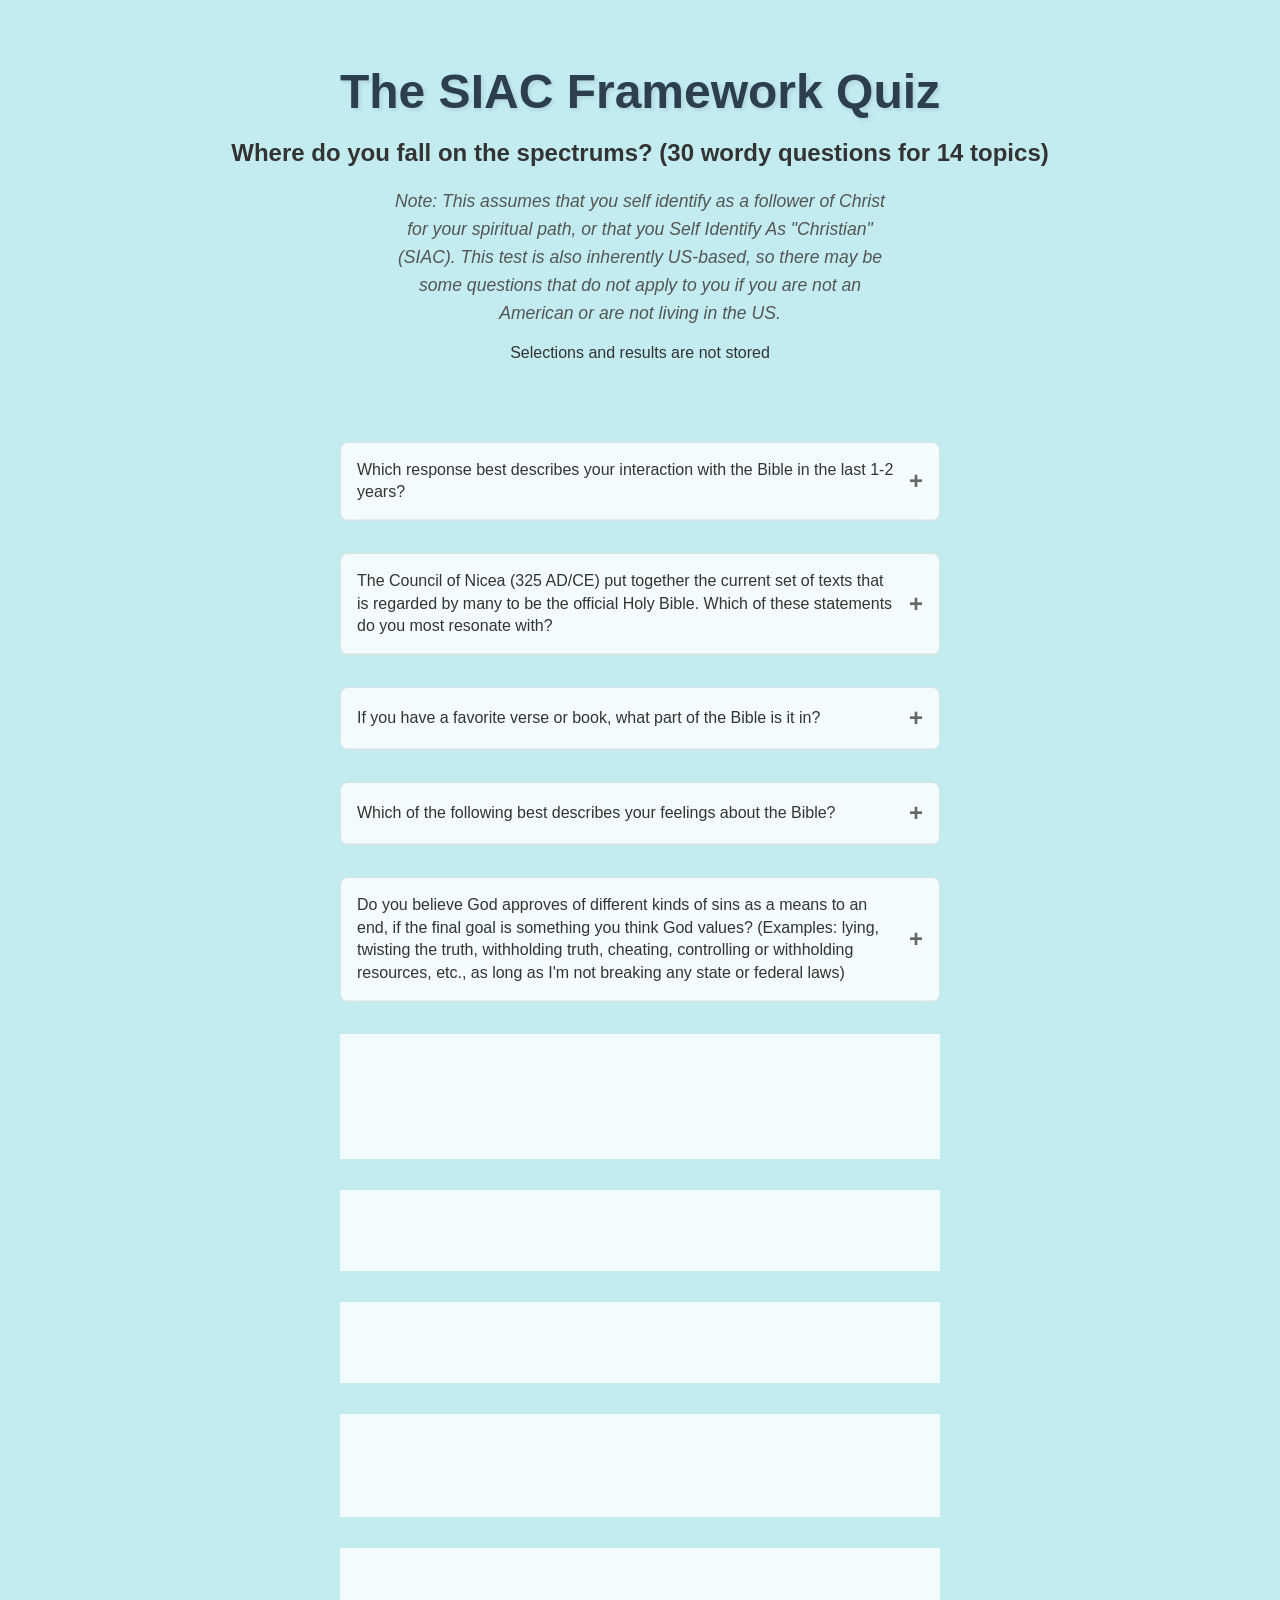
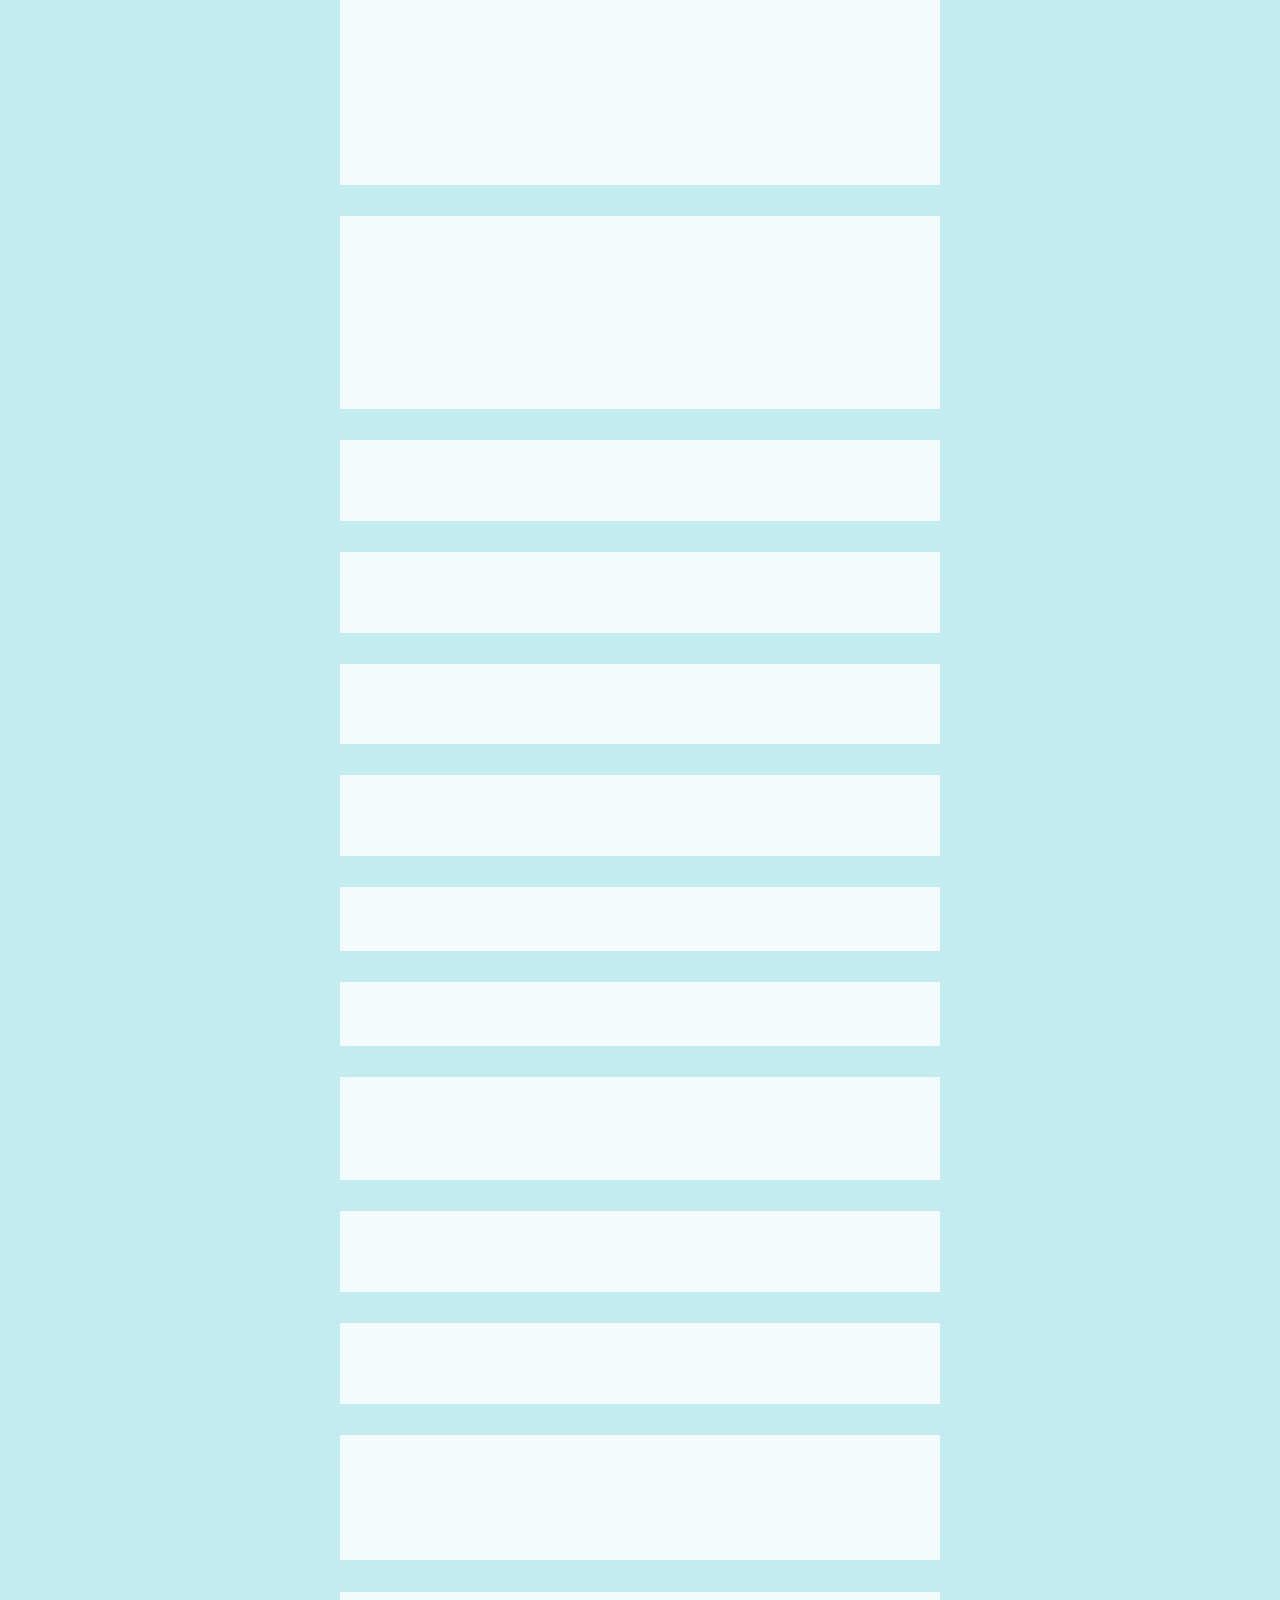
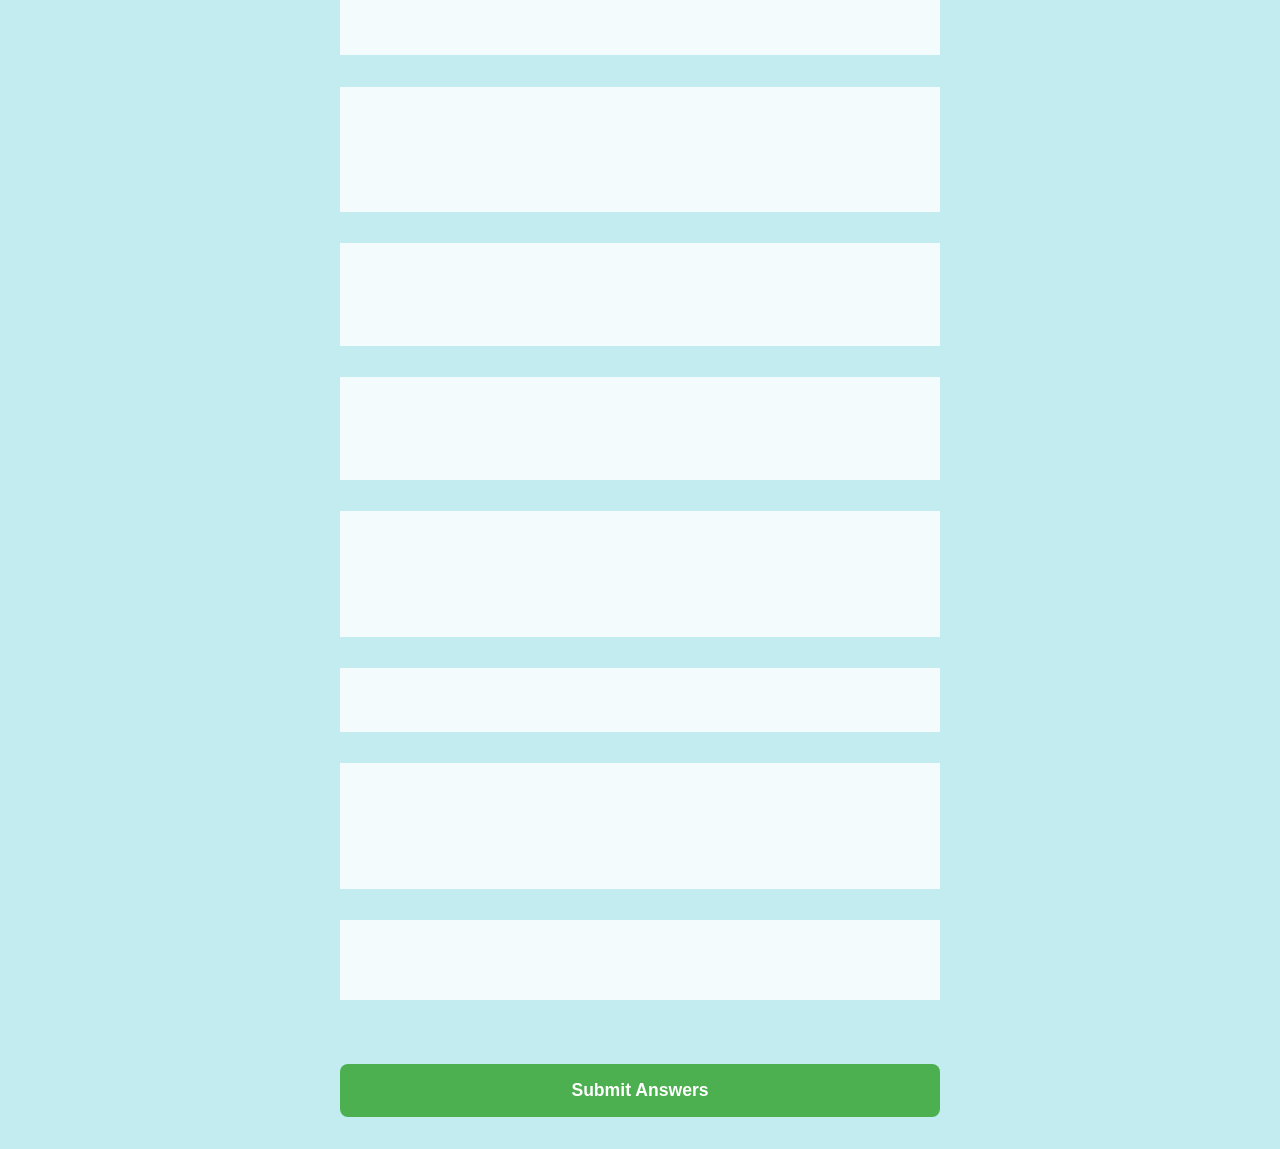
==== longquiz.html @ 175d0dbd "split into 2 quizes" ====
<!DOCTYPE html>
<html lang="en">
<head>
  <meta charset="UTF-8">
  <meta name="viewport" content="width=device-width, initial-scale=1.0">
  <title>SIAC Framework Quiz</title>
  <link rel="stylesheet" href="styles.css">
</head>
<body>
  <div class="quiz-header">
  <h1>The SIAC Framework Quiz</h1>
  <h2>Where do you fall on the spectrums? (30 wordy questions for 14 topics)</h2>
  <p class="intro-text">Note: This assumes that you self identify as a follower of Christ for your spiritual path, or that you Self Identify As "Christian" (SIAC). This test is also inherently US-based, so there may be some questions that do not apply to you if you are not an American or are not living in the US.</p>
  <p>Selections and results are not stored</p>
  </div>

  <!-- Quiz Container -->
  <div id="quizContainer" class="quiz-container">
    <!-- Questions will be dynamically inserted here by JavaScript -->
  </div>

  <!-- Results Container (Initially Hidden - NO hide class, just style) -->
  <div id="resultsContainer" class="results-container" style="display: none;">
    <h2>Your Results</h2>
    <table class="results-table">
      <thead>
        <tr>
          <th>Topic</th>
          <th>Score</th>
          <th> </th>
        </tr>
      </thead>
      <tbody id="resultsBody">
      </tbody>
    </table>
     <button onclick="resetQuiz()" style="background: #2196f3; width: 100%;  padding: 1rem;  margin-top: 2rem;  color: white;  border: none;  border-radius: 8px;  font-size: 1.1rem;  font-weight: bold;  cursor: pointer;  transition: transform 0.2s, box-shadow 0.2s;"> 
      Take Quiz Again ↻
    </button>
  </div>

  <!-- Load main module -->
  <script type="module" src="./js/main.js"></script>
</body>
</html>
---- styles.css ----
/* ==========================================
   GENERAL STYLES
   ========================================== */
* {
  box-sizing: border-box;
}

body {
  font-family: -apple-system, BlinkMacSystemFont, 'Segoe UI', Roboto, sans-serif;
  background-color: #c2ecf0; 
  color: #333333;
  margin: 0;
  padding: 2rem 1rem;
  min-height: 100vh;
}

/* ==========================================
   UTILITY CLASSES
   ========================================== */
.hide {
  display: none !important;
}

/* Disable submit button during submission */
.submit-btn:disabled {
  background: #ccc;
  cursor: not-allowed;
  transform: none;
}

/* ==========================================
   HEADER AND INTRODUCTION
   ========================================== */
.quiz-header {
  text-align: center;
  padding: 2rem 1rem 3rem;
  margin-bottom: 1rem;
}

.quiz-header h1 {
  font-size: clamp(2rem, 6vw, 3rem);
  margin: 0 0 0.5rem 0;
  color: #2c3e50;
  text-shadow: 2px 2px 4px rgba(0, 0, 0, 0.1);
}

.intro-text {
  font-size: 1.1rem;
  color: #555555;
  max-width: 500px;
  margin: 0 auto;
  line-height: 1.6;
  font-style: italic;
}

/* ==========================================
   QUIZ CONTAINER
   ========================================== */
.quiz-container {
  max-width: 600px;
  margin: 0 auto;
}

/* ==========================================
   QUESTION CARDS (Individual Questions)
   ========================================== */
.question-card {
  background: rgba(255, 255, 255, 0.8);
  border-radius: 8px;
  margin-bottom: 2rem;
  overflow: hidden;
  backdrop-filter: blur(10px);
  border: 1px solid rgba(0, 0, 0, 0.1);
  transition: box-shadow 0.2s;
}

.question-card:hover {
  box-shadow: 0 4px 12px rgba(0, 0, 0, 0.1);
}

/* Question Header (Click to Expand/Collapse) */
.question-header {
  padding: 1rem;
  cursor: pointer;
  display: flex;
  justify-content: space-between;
  align-items: center;
  transition: background 0.2s;
  border-bottom: 1px solid rgba(0, 0, 0, 0.05);
  min-height: 52px;
}

.question-header:hover {
  background: rgba(76, 175, 80, 0.15);
}

/* Question Text Preview in Header */
.question-text-preview {
  font-weight: 500;
  font-size: 1rem;
  color: #333;
  line-height: 1.4;
  flex: 1;
  margin-right: 0.75rem;
}

/* Plus/Minus Toggle Icon */
.toggle-icon {
  font-size: 1.5rem;
  transition: transform 0.2s, color 0.2s;
  color: #666;
  font-weight: bold;
  flex-shrink: 0;
}

.question-card.active .toggle-icon {
  color: #333;
}

/* Expanded Question Content */
.question-content {
  max-height: 0;
  overflow: hidden;
  transition: max-height 0.3s ease-out;
}

.question-card.active .question-content {
  max-height: 1000px;
}

/* ==========================================
   OPTIONS GROUP
   ========================================== */
.options-group {
  padding: 0 1rem 1rem;
  display: flex;
  flex-direction: column;
  gap: 0.5rem;
}

.option-label {
  display: block;
  padding: 0.75rem 1rem;
  background: rgba(255, 255, 255, 0.7);
  border-radius: 6px;
  cursor: pointer;
  transition: all 0.2s;
  border: 1px solid rgba(0, 0, 0, 0.05);
}

.option-label:hover {
  background: rgba(76, 175, 80, 0.2);
  border-color: rgba(76, 175, 80, 0.3);
}

.option-label input[type="radio"] {
  margin-right: 0.75rem;
  accent-color: #667eea;
  cursor: pointer;
}

.option-label:has(input[type="radio"]:checked) {
  background: rgba(76, 175, 80, 0.2);
  border-color: #4caf50;
}

/* ==========================================
   SUBMIT BUTTON
   ========================================== */
.submit-btn {
  width: 100%;
  padding: 1rem;
  margin-top: 2rem;
  background: #4caf50;
  color: white;
  border: none;
  border-radius: 8px;
  font-size: 1.1rem;
  font-weight: bold;
  cursor: pointer;
  transition: transform 0.2s, box-shadow 0.2s;
}

.submit-btn:hover {
  transform: translateY(-2px);
  box-shadow: 0 4px 12px rgba(0, 0, 0, 0.3);
}
/* ==========================================
   RESULTS CONTAINER (Static Page Scroll)
   ========================================== */
.results-container {
  display: none;                      /* Keep your JS toggle working */
  background: rgba(255, 255, 255, 0.7);
  border-radius: 8px;
  padding: 1.0rem;                    /* Slightly reduced from 2rem */
  backdrop-filter: blur(10px);
  border: 1px solid rgba(0, 0, 0, 0.1);
  max-width: 900px;
  margin: 0 auto;
  /* Removed max-height — no internal scroll */
  /* Removed overflow-y — scrolls with page */
  overflow-x: hidden;                 /* Prevent horizontal scroll */
}

.results-container h2 {
  margin-top: 0;
  color: #2c3e50;
  text-align: center;
  position: sticky;
  top: -1rem;                         /* Adjusted sticky offset */
  background: rgba(184, 212, 223, 0.95);
  padding: 0.5rem;
  margin: -1rem -1.5rem 1rem;         /* Matches container padding */
  border-radius: 8px 8px 0 0;
  z-index: 10;
}

/* Results Table */
.results-table {
  width: 100%;
  border-collapse: collapse;
  margin-top: 1rem;
  table-layout: auto;
}

.results-table th,
.results-table td {
  padding: 0.4rem 0.75rem;
  text-align: left;
  border-bottom: 1px solid rgba(0, 0, 0, 0.1);
  vertical-align: top;
}

.results-table th {
  background: rgba(76, 175, 80, 0.15);
  font-weight: bold;
  color: #2c3e50;
  position: sticky;
  top: 0;
  z-index: 5;
}

.results-table tr:last-child td {
  border-bottom: none;
}

.results-table tr:hover {
  background: rgba(76, 175, 80, 0.1);
}

.reset-btn {
  width: 100%;
  padding: 1rem;
  margin-top: 2rem;
  background: #2196f3;
  color: white;
  border: none;
  border-radius: 8px;
  font-size: 1.1rem;
  font-weight: bold;
  cursor: pointer;
  transition: transform 0.2s, box-shadow 0.2s;
}
.reset-btn:hover {
  transform: translateY(-2px);
  box-shadow: 0 4px 12px rgba(0, 0, 0, 0.3);
}

/* Score Column (Centered, Numeric) */
.results-table td:nth-child(2) {
  text-align: center;
  font-weight: bold;
  font-size: 1.1rem;
  color: #2c3e50;
  width: 60px;
  white-space: nowrap;                /* Prevent score wrapping */
}

/* Label Column (Wider, Multi-line Support) */
.results-table td:nth-child(3) {
  font-weight: normal;
  color: #555;
  word-wrap: break-word;
  hyphens: auto;
  min-width: 200px;                   /* Reduced from 250px */
  line-height: 1.3;                   /* Tighter line height */
}

/* Zebra striping */
.results-table tr:not(:hover):nth-child(odd) td {
  background: rgba(0, 0, 0, 0.02);
}

/* ==========================================
   MOBILE RESPONSIVENESS
   ========================================== */
@media (max-width: 768px) {
  .results-container {
    padding: 1rem;                    /* Reduced padding */
    /* No max-height — keep page scroll */
  }
  
  .results-container h2 {
    margin: -1rem -1rem 0.75rem;
    padding: 0.4rem;
    font-size: 1.3rem;
  }
  
  .results-table th,
  .results-table td {
    padding: 0.5rem 0.75rem;          /* More compact on tablet */
    font-size: 0.85rem;
  }
  
  .results-table td:nth-child(3) {
    min-width: 180px;
  }
}

@media (max-width: 480px) {
  body {
    padding: 0.5rem;                  /* Reduced from 1rem */
  }
  
  .quiz-header {
    padding: 1rem 0.5rem 1.5rem;
  }
  
  .quiz-header h1 {
    font-size: 1.5rem;
  }
  
  .intro-text {
    font-size: 0.95rem;
  }
  
  .question-header {
    padding: 0.6rem;
  }
  
  .options-group {
    padding: 0 0.6rem 0.6rem;
  }
  
  .option-label {
    padding: 0.5rem 0.6rem;
  }
  
  .submit-btn {
    padding: 0.75rem;
    font-size: 0.95rem;
  }
  
  .results-container {
    padding: 0.75rem;                 /* Most compact on phone */
    /* No max-height — keep page scroll */
  }
  
  .results-container h2 {
    margin: -0.75rem -0.75rem 0.5rem;
    font-size: 1.25rem;
    padding: 0.3rem;
  }
  
  .results-table th,
  .results-table td {
    padding: 0.4rem 0.6rem;           /* Tightest padding */
    font-size: 0.8rem;
  }
  
  .results-table td:nth-child(3) {
    min-width: 150px;                 /* Allow tighter on small screens */
    line-height: 1.2;
  }
  
  .reset-btn {
    padding: 0.75rem;
    font-size: 1rem;
  }
}


/* ==========================================
   ACCESSIBILITY
   ========================================== */
.question-header:focus-within,
.option-label:focus-within,
.submit-btn:focus {
  outline: 2px solid #667eea;
  outline-offset: 2px;
}

@media (prefers-reduced-motion: reduce) {
  .question-content,
  .submit-btn,
  .question-card {
    transition: none;
  }
}
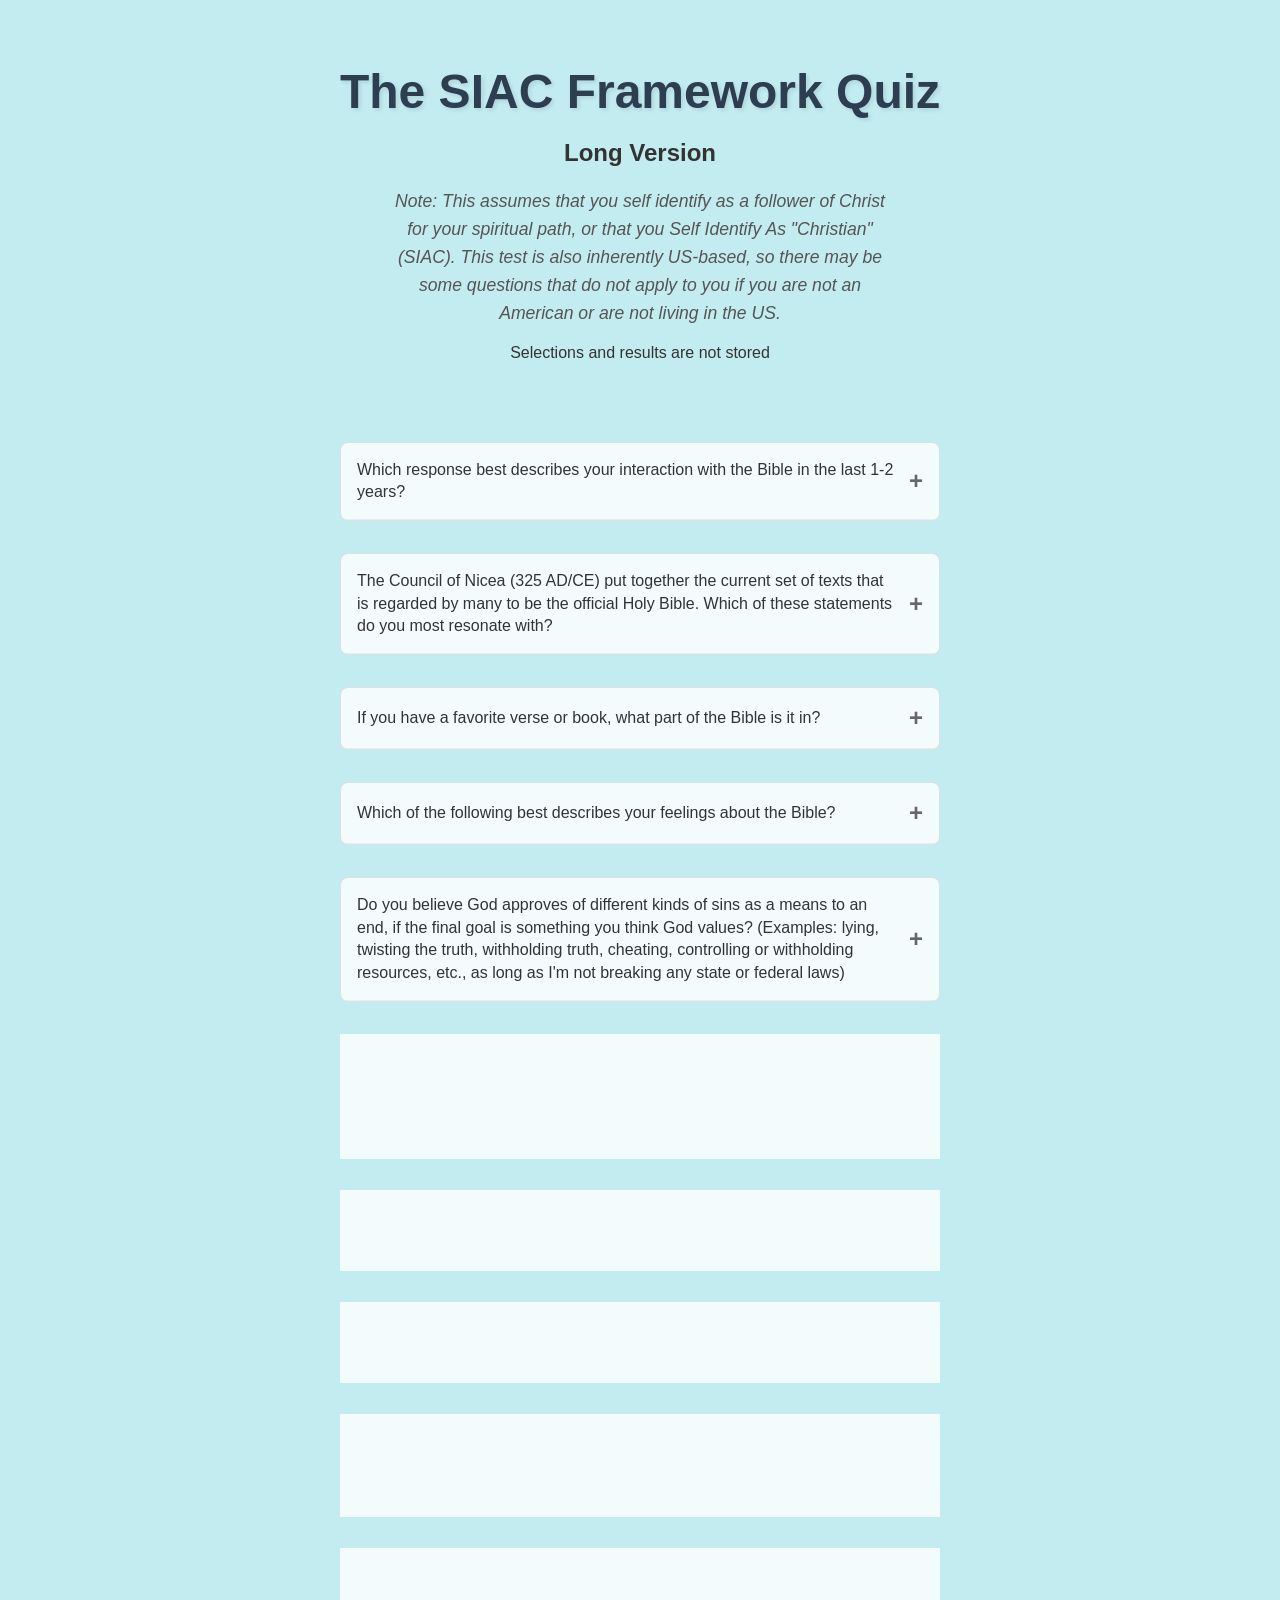
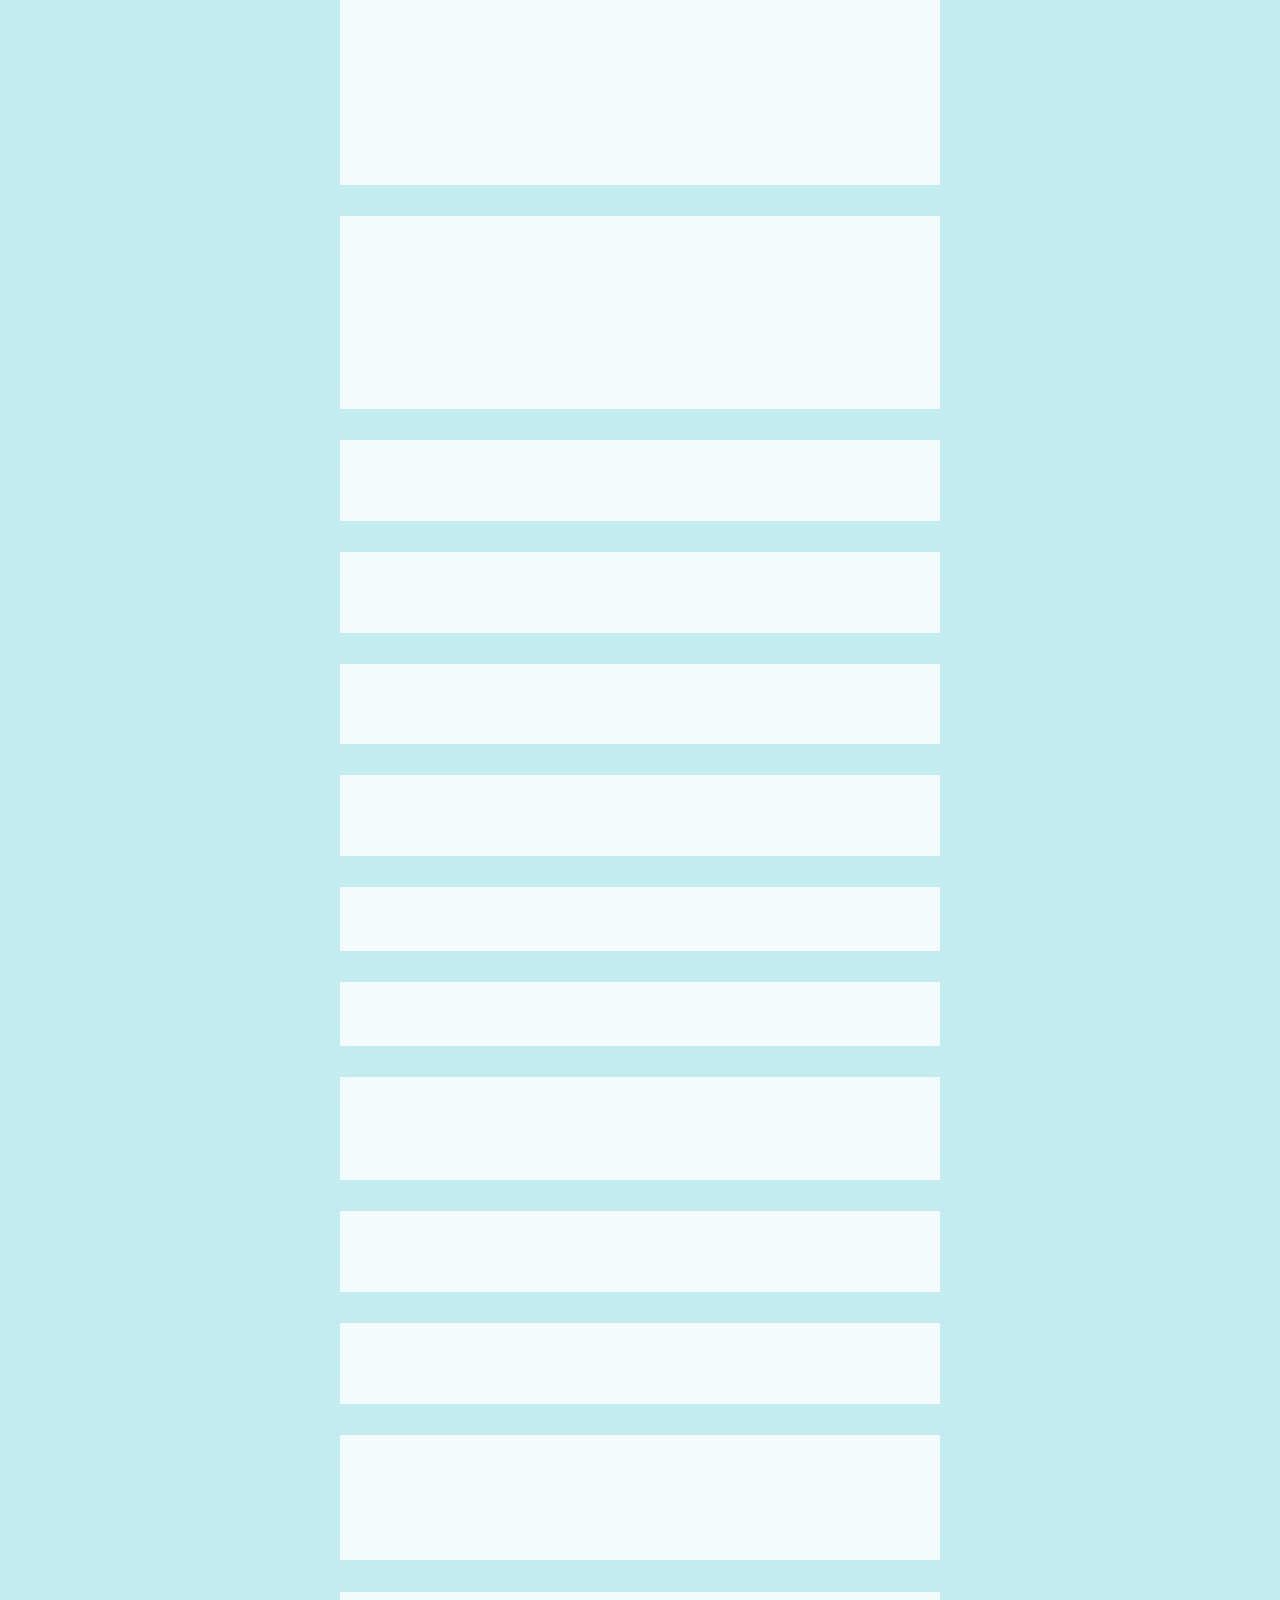
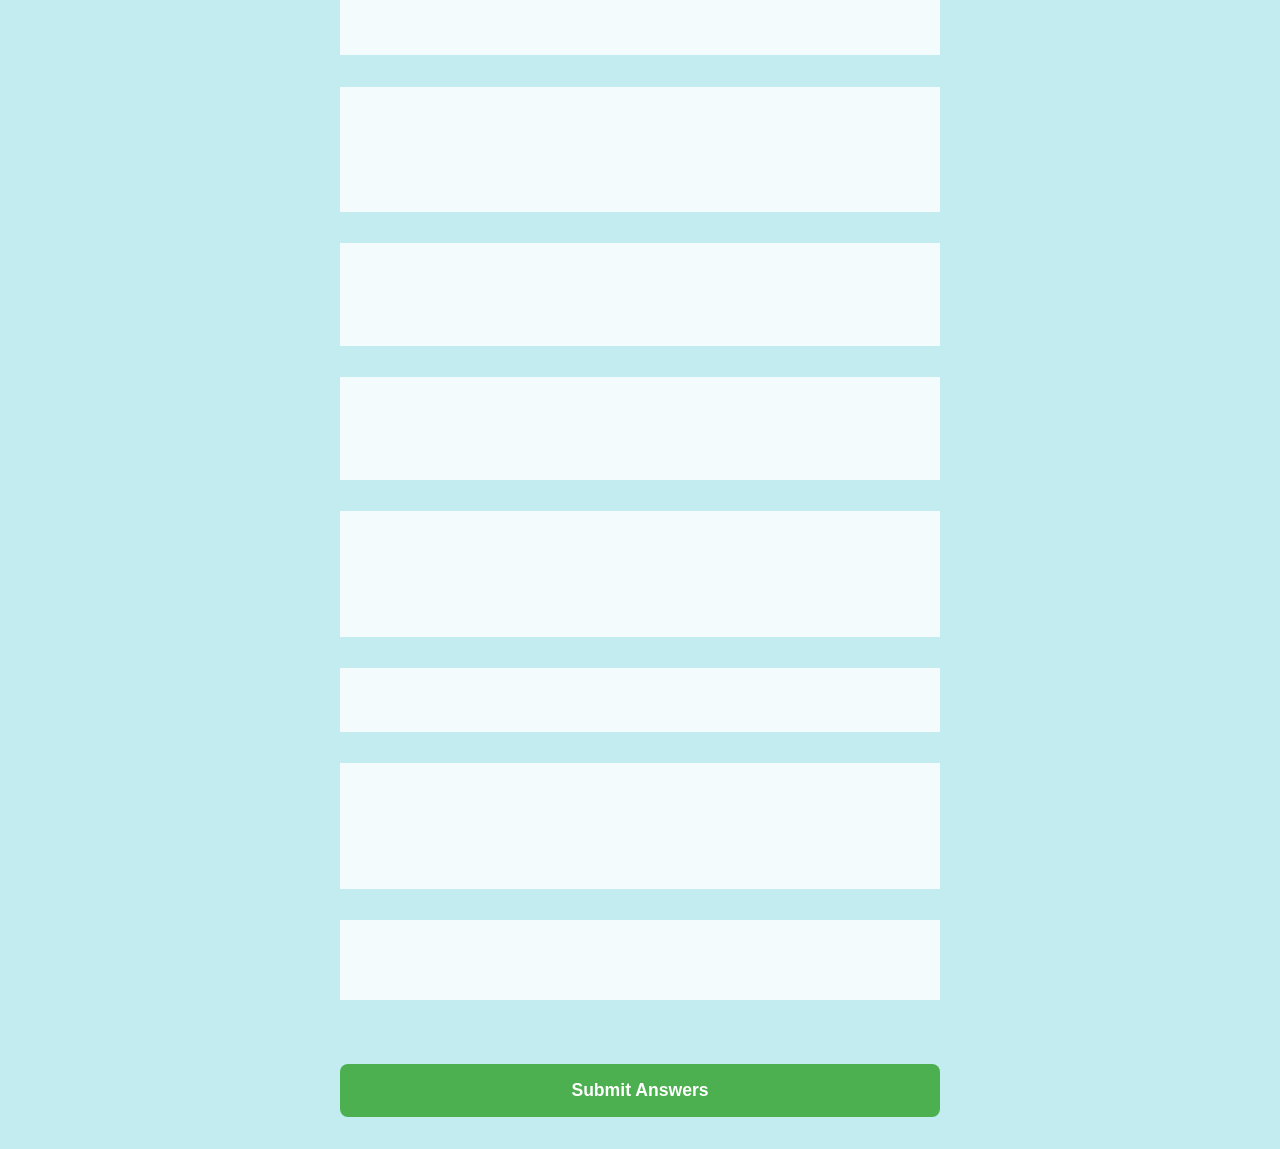
==== commit b0755c81: "fix buttons on quiz pages, add link to ss" ====
--- a/longquiz.html
+++ b/longquiz.html
@@ -9,7 +9,7 @@
 <body>
   <div class="quiz-header">
   <h1>The SIAC Framework Quiz</h1>
-  <h2>Where do you fall on the spectrums? (30 wordy questions for 14 topics)</h2>
+  <h2>Long Version</h2>
   <p class="intro-text">Note: This assumes that you self identify as a follower of Christ for your spiritual path, or that you Self Identify As "Christian" (SIAC). This test is also inherently US-based, so there may be some questions that do not apply to you if you are not an American or are not living in the US.</p>
   <p>Selections and results are not stored</p>
   </div>
@@ -33,9 +33,14 @@
       <tbody id="resultsBody">
       </tbody>
     </table>
-     <button onclick="resetQuiz()" style="background: #2196f3; width: 100%;  padding: 1rem;  margin-top: 2rem;  color: white;  border: none;  border-radius: 8px;  font-size: 1.1rem;  font-weight: bold;  cursor: pointer;  transition: transform 0.2s, box-shadow 0.2s;"> 
-      Take Quiz Again ↻
-    </button>
+  <div style="display: flex; gap: 1.5rem; justify-content: center; ">      
+      <a onclick="resetQuiz()" style="background: #2196f3; width: 50%;  padding: 1rem;  margin-top: 2rem;  color: white;  border: none;  border-radius: 8px;  font-size: 1.1rem;  font-weight: bold;  cursor: pointer;  transition: transform 0.2s, box-shadow 0.2s;"> 
+        Take Quiz Again ↻
+      </a>
+      <a  href="index.html" style="background: #39ba4e; width: 50%;  padding: 1rem;  margin-top: 2rem;  color: white;  border: none;  border-radius: 8px;  font-size: 1.1rem;  font-weight: bold;  cursor: pointer;  transition: transform 0.2s, box-shadow 0.2s;"> 
+        Home
+      </a>
+    </div>
   </div>
 
   <!-- Load main module -->
--- a/styles.css
+++ b/styles.css
@@ -220,6 +220,7 @@
   width: 100%;
   border-collapse: collapse;
   margin-top: 1rem;
+  margin-bottom: 2rem;
   table-layout: auto;
 }
 
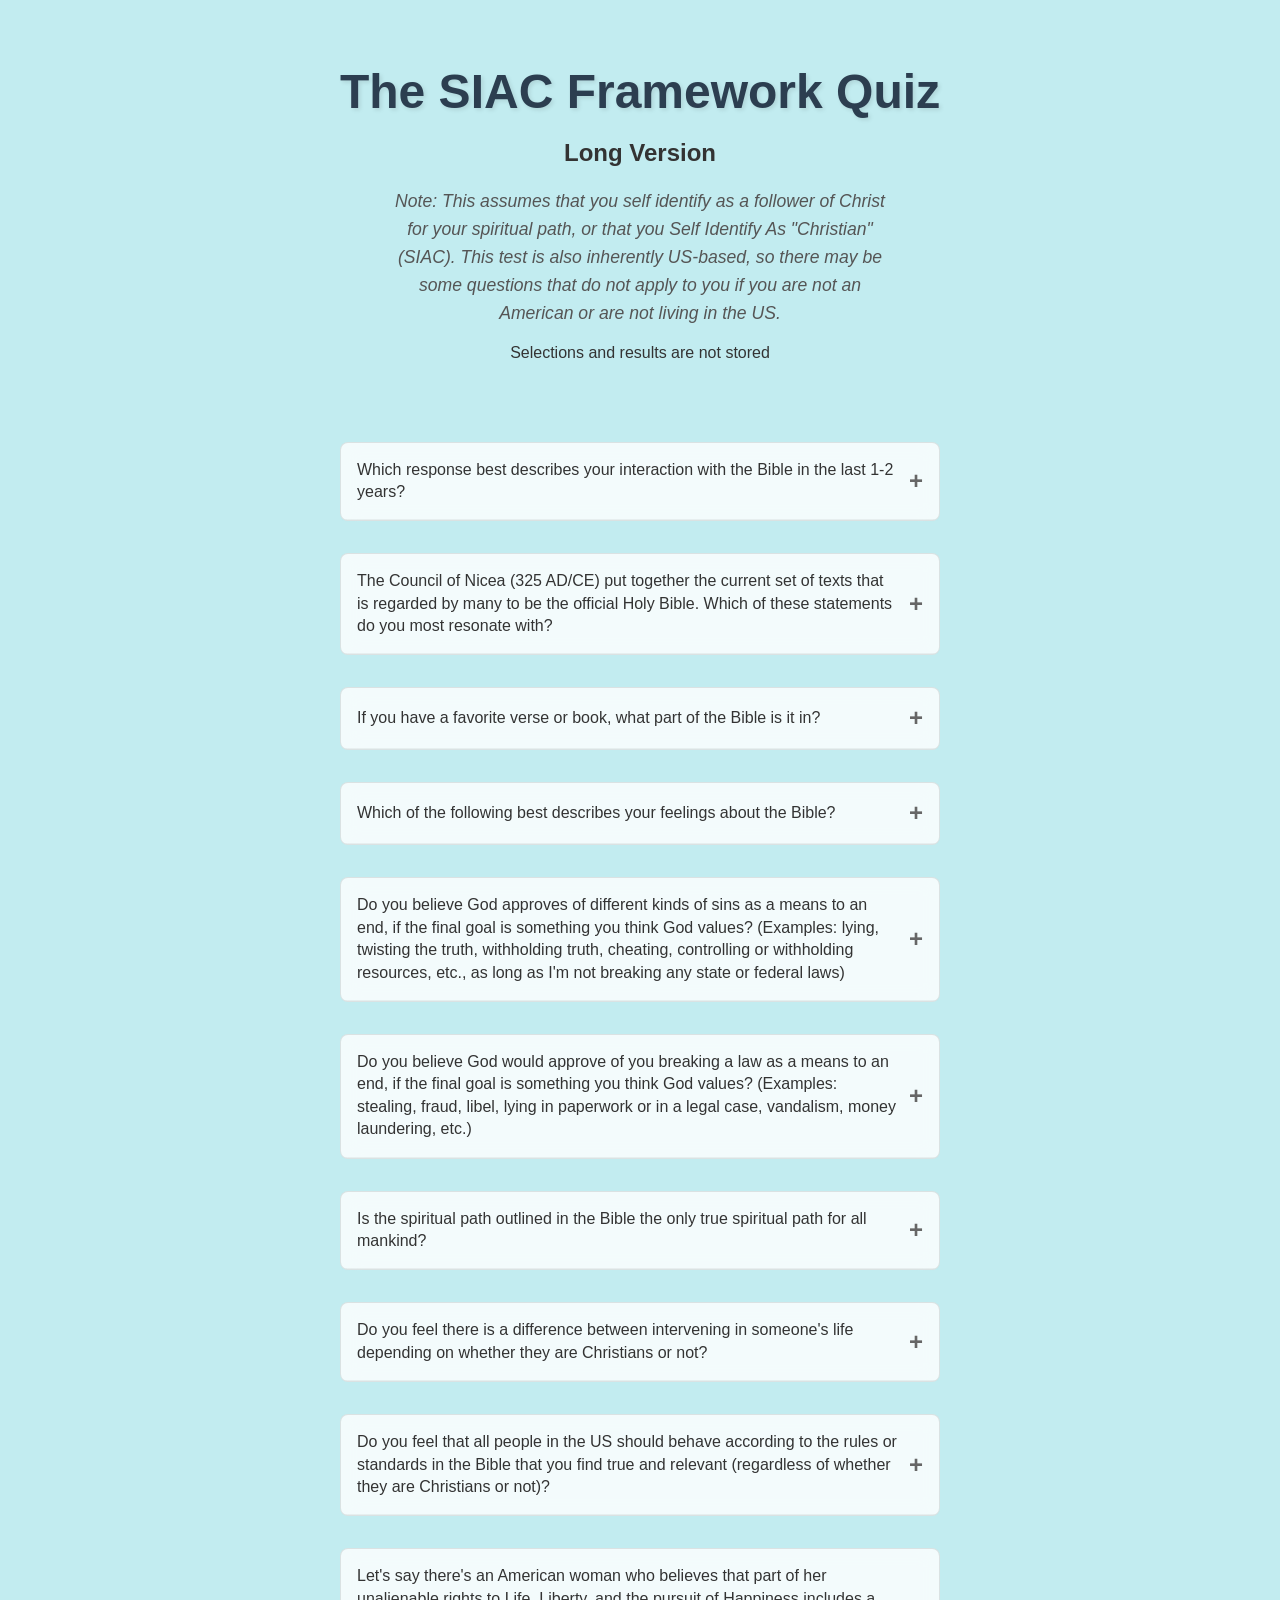
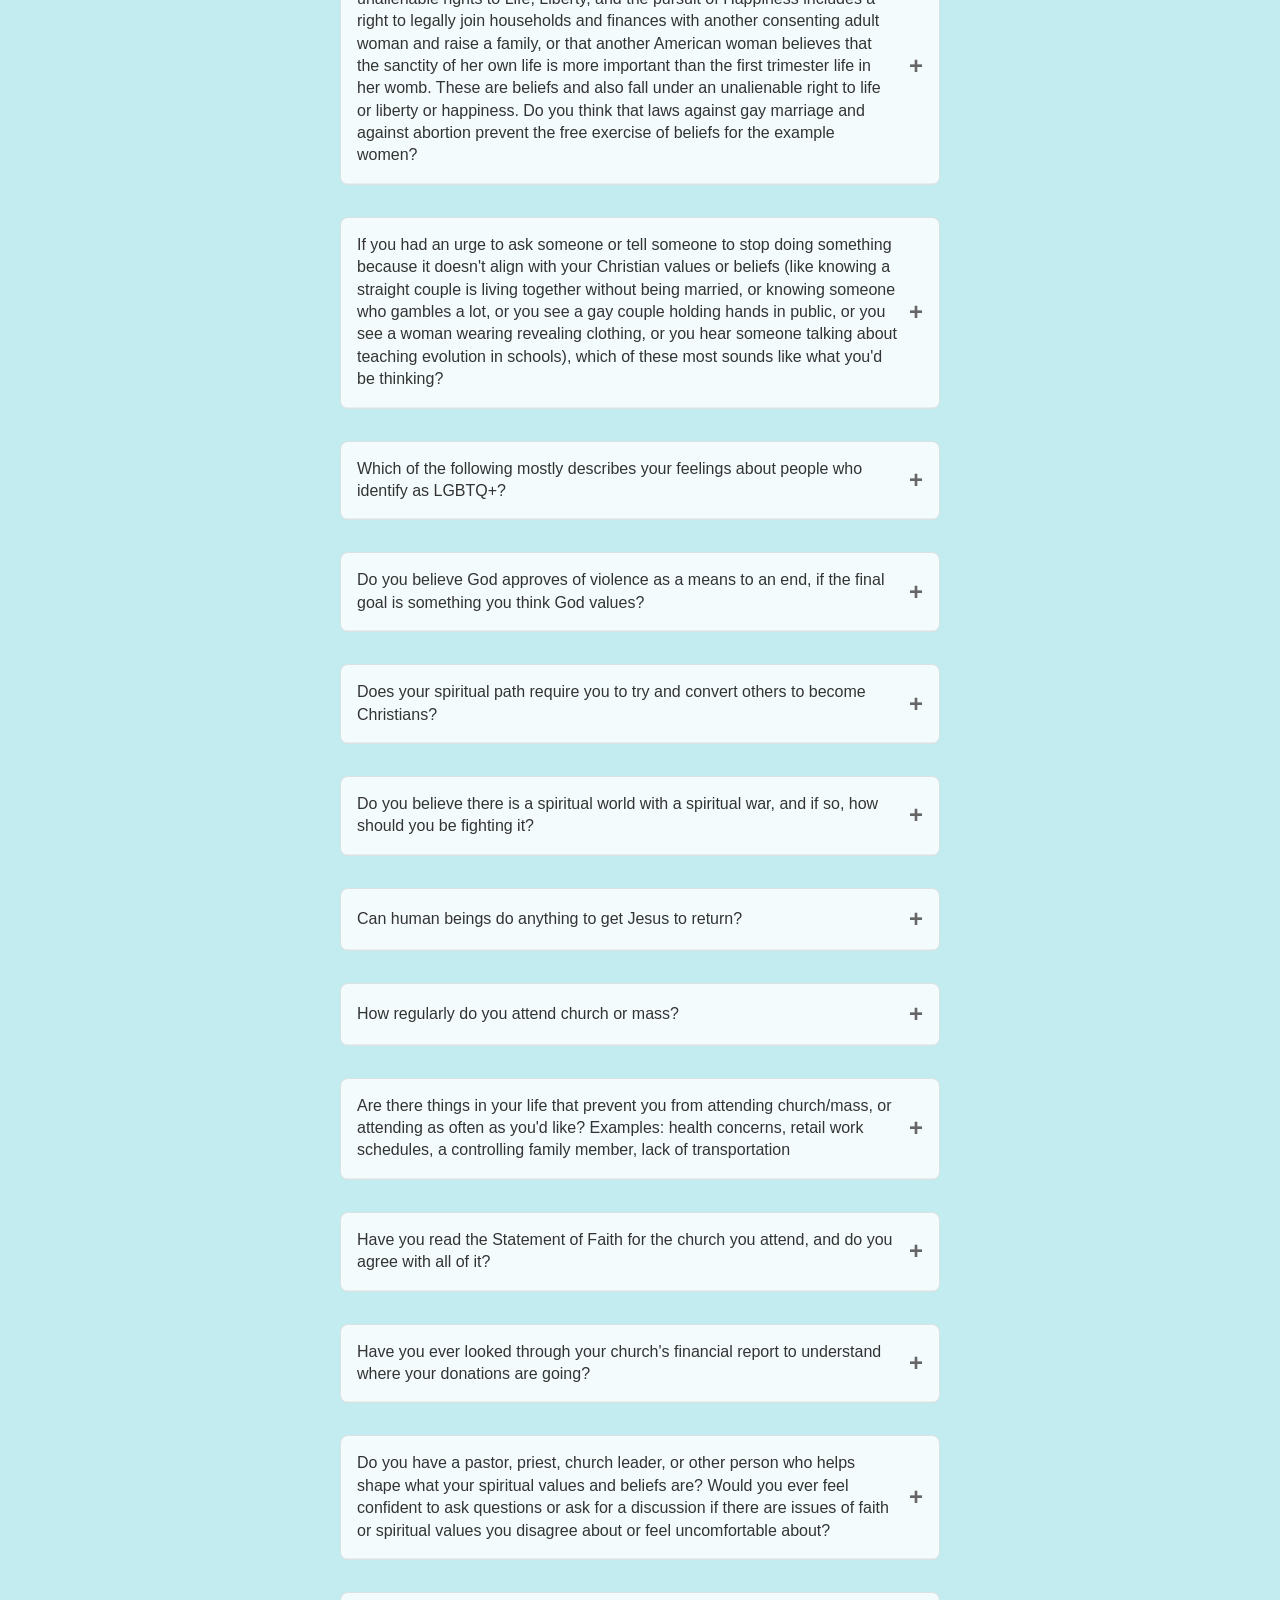
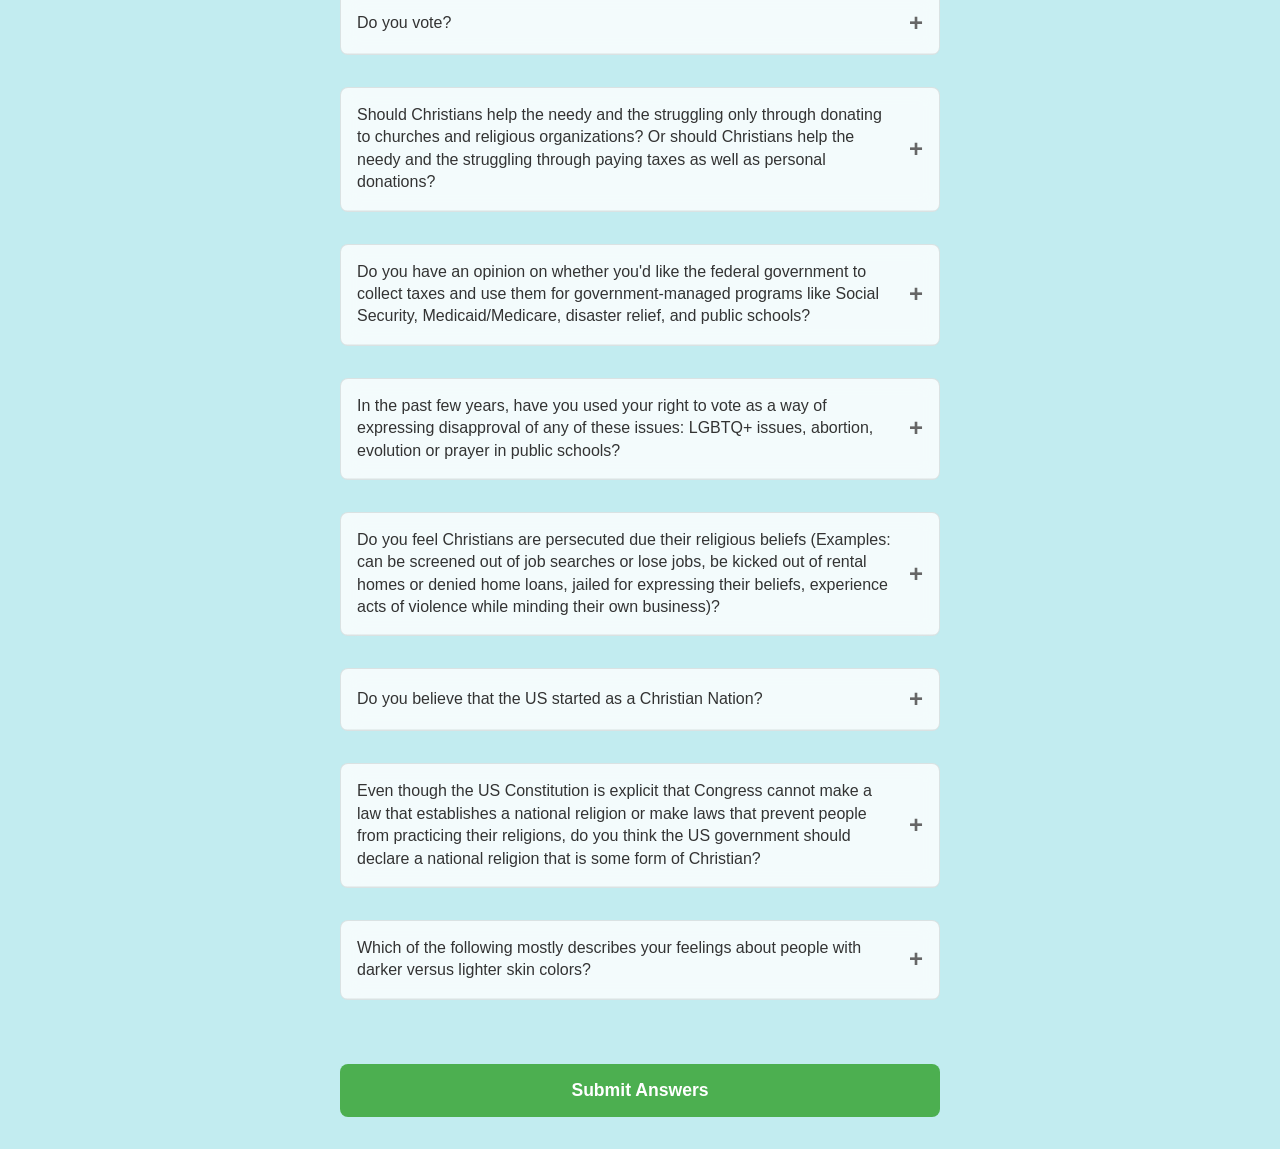
==== commit 2035c796: "added page and buttons" ====
--- a/longquiz.html
+++ b/longquiz.html
@@ -40,6 +40,9 @@
       <a  href="index.html" style="background: #39ba4e; width: 50%;  padding: 1rem;  margin-top: 2rem;  color: white;  border: none;  border-radius: 8px;  font-size: 1.1rem;  font-weight: bold;  cursor: pointer;  transition: transform 0.2s, box-shadow 0.2s;"> 
         Home
       </a>
+      <a  href="what-do-score-mean.html" style="background: #f7b809; width: 50%;  padding: 1rem;  margin-top: 2rem;  color: white;  border: none;  border-radius: 8px;  font-size: 1.1rem;  font-weight: bold;  cursor: pointer;  transition: transform 0.2s, box-shadow 0.2s;"> 
+        What does this even mean?!?
+      </a>
     </div>
   </div>
 
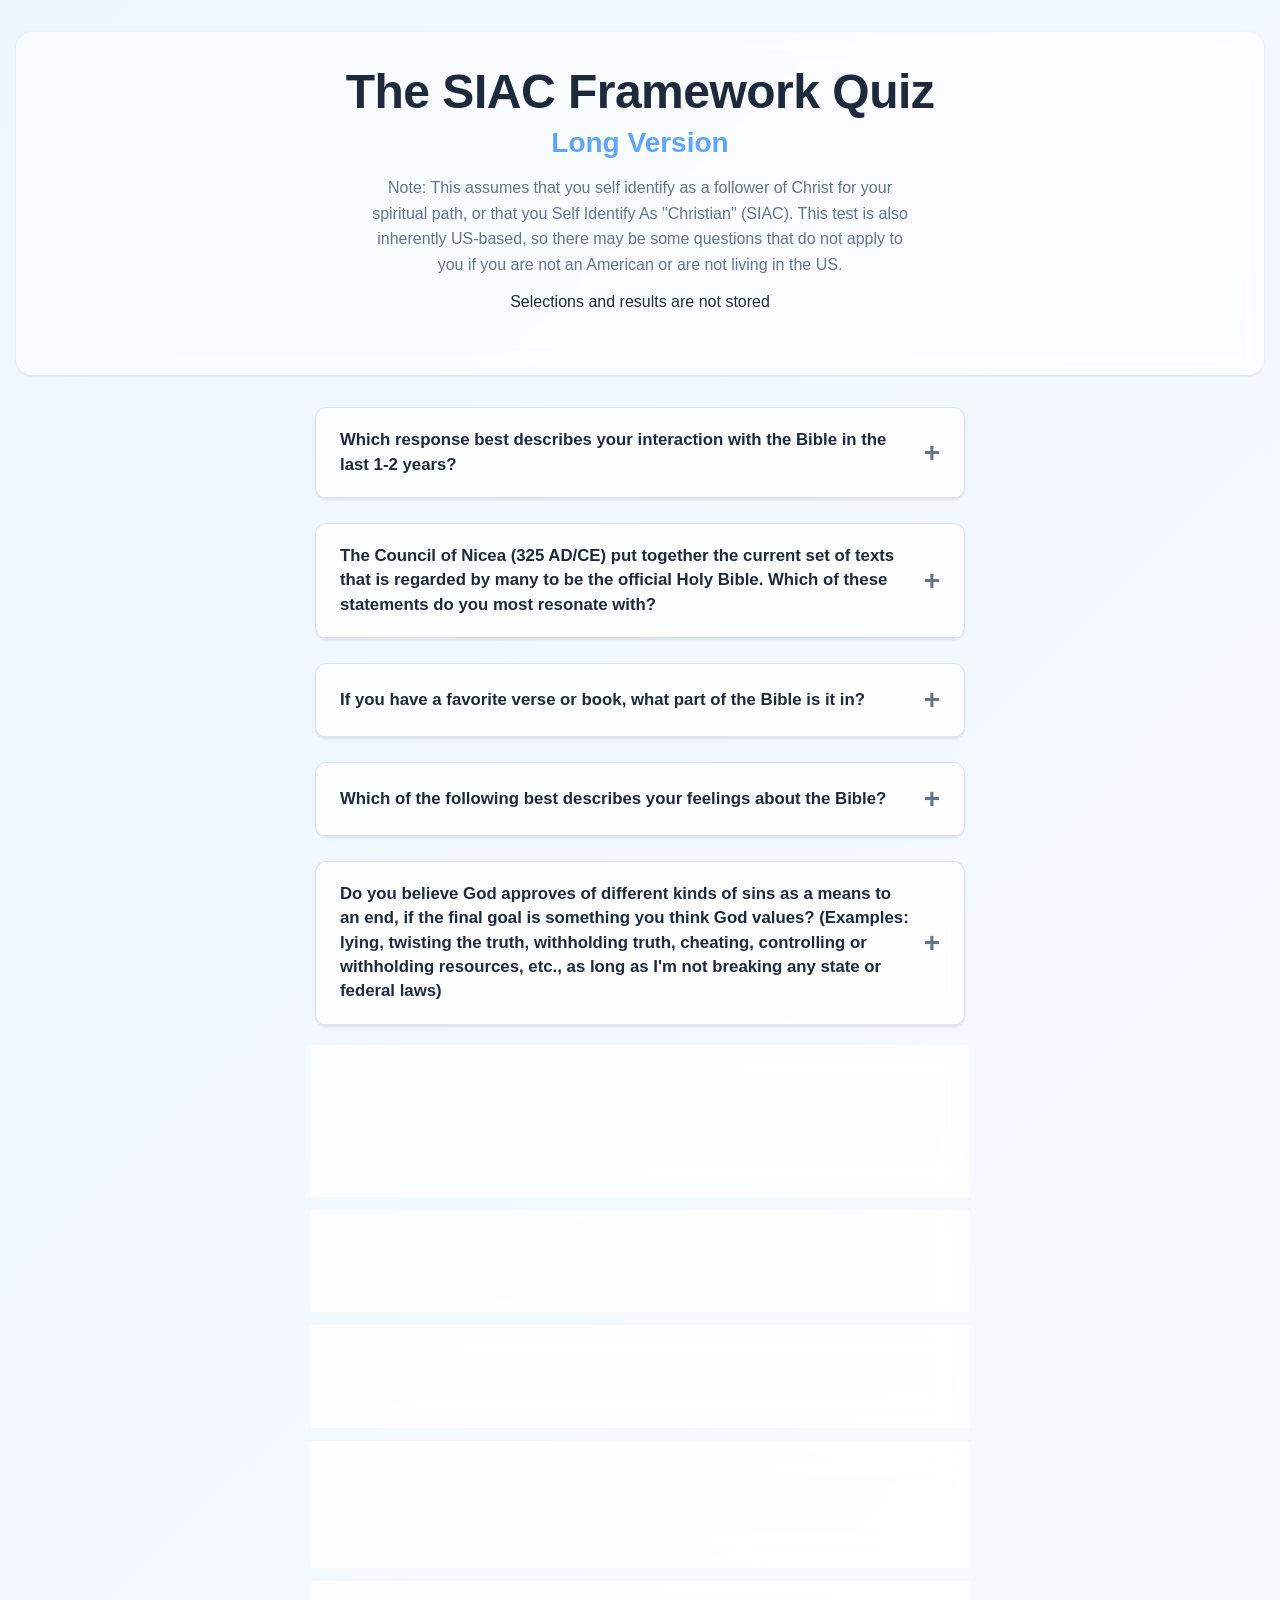
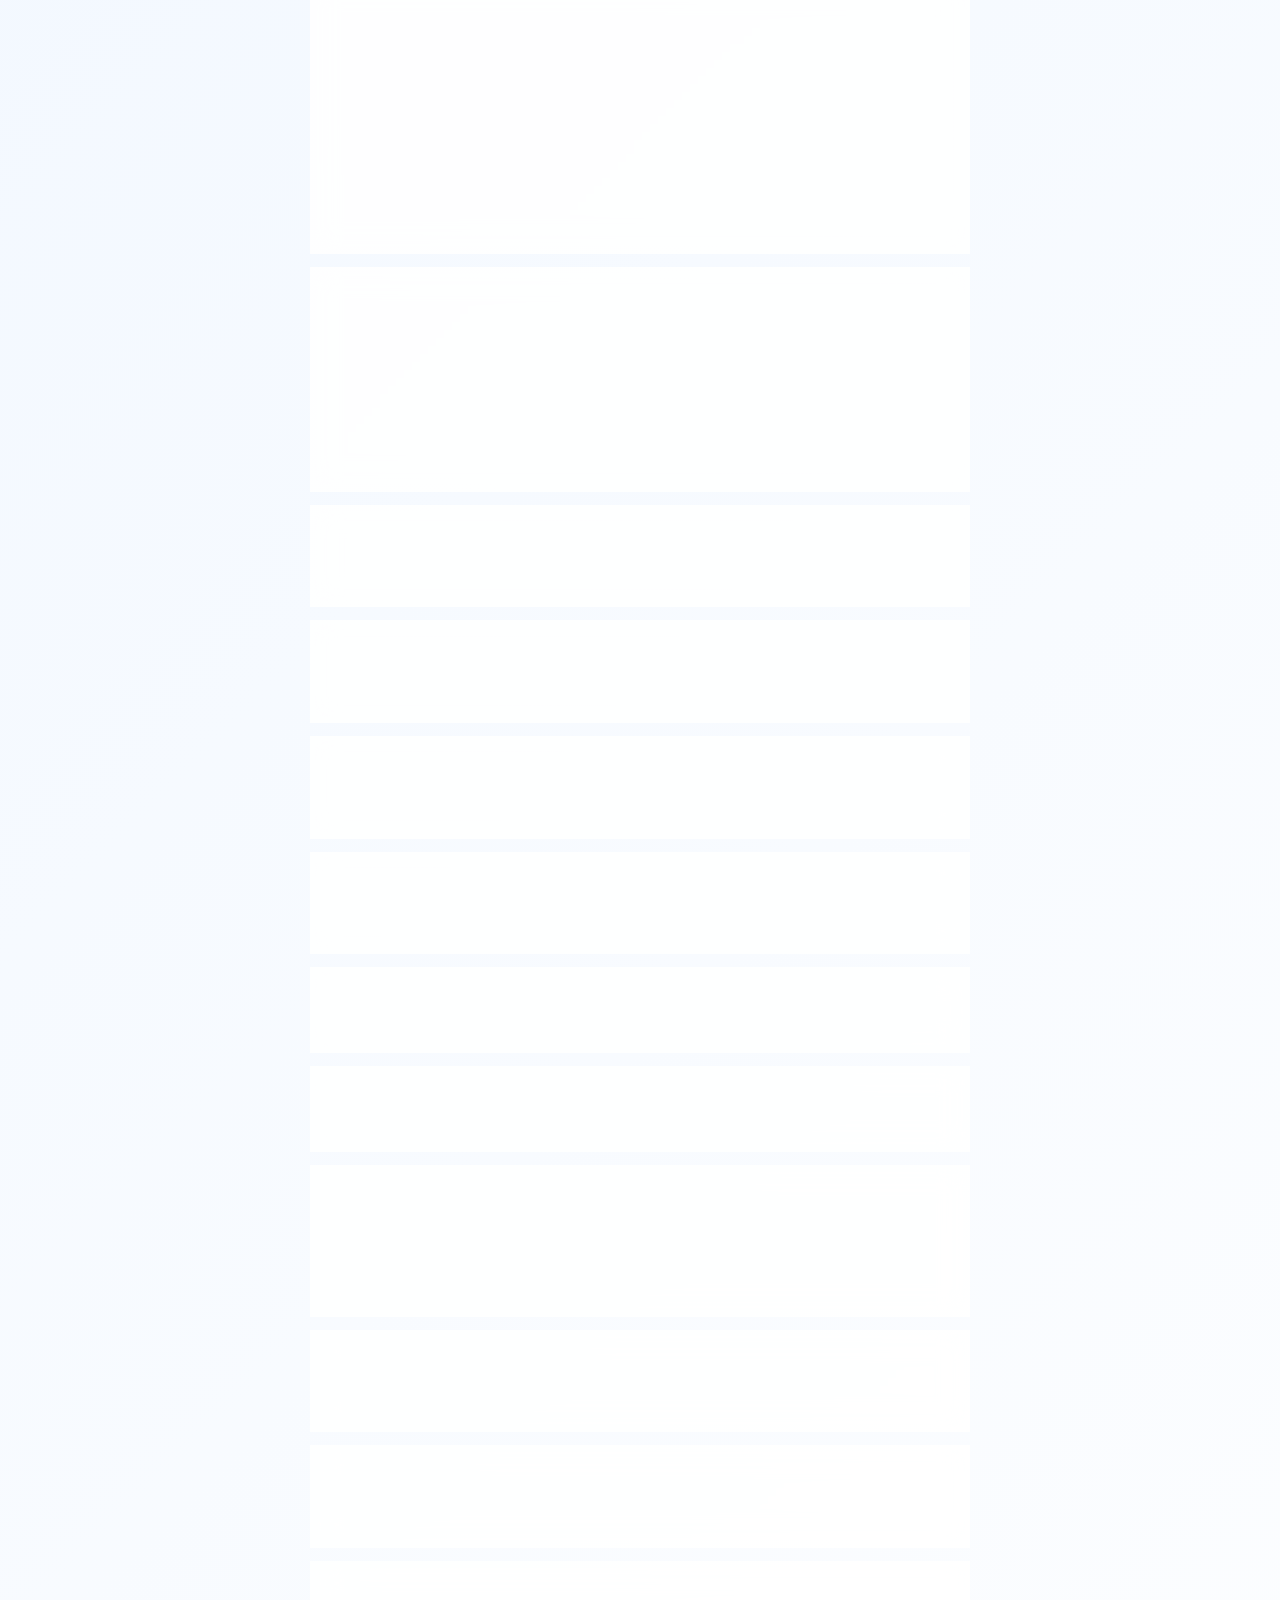
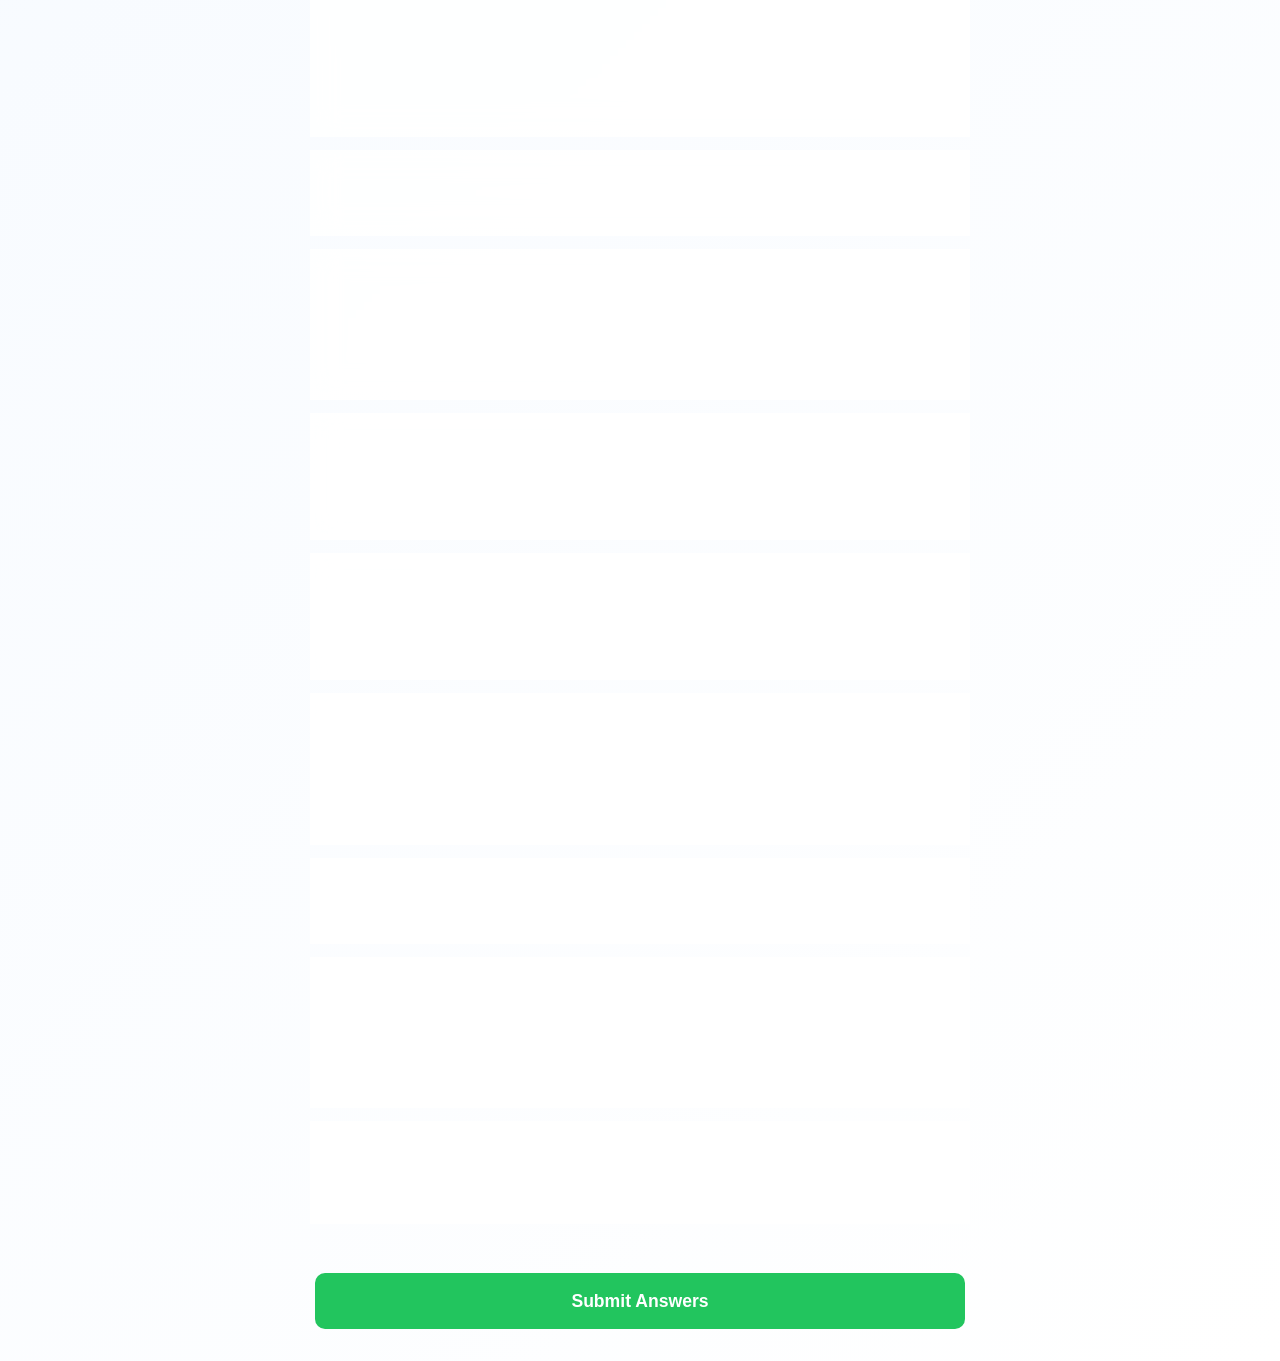
==== commit e3d73a2a: "updated css" ====
--- a/longquiz.html
+++ b/longquiz.html
@@ -1,3 +1,6 @@
+
+
+
 <!DOCTYPE html>
 <html lang="en">
 <head>
@@ -6,12 +9,12 @@
   <title>SIAC Framework Quiz</title>
   <link rel="stylesheet" href="styles.css">
 </head>
-<body>
+<body class="long-theme">
   <div class="quiz-header">
-  <h1>The SIAC Framework Quiz</h1>
-  <h2>Long Version</h2>
-  <p class="intro-text">Note: This assumes that you self identify as a follower of Christ for your spiritual path, or that you Self Identify As "Christian" (SIAC). This test is also inherently US-based, so there may be some questions that do not apply to you if you are not an American or are not living in the US.</p>
-  <p>Selections and results are not stored</p>
+    <h1>The SIAC Framework Quiz</h1>
+    <h2>Long Version</h2>
+    <p class="intro-text">Note: This assumes that you self identify as a follower of Christ for your spiritual path, or that you Self Identify As "Christian" (SIAC). This test is also inherently US-based, so there may be some questions that do not apply to you if you are not an American or are not living in the US.</p>
+    <p>Selections and results are not stored</p>
   </div>
 
   <!-- Quiz Container -->
@@ -19,7 +22,7 @@
     <!-- Questions will be dynamically inserted here by JavaScript -->
   </div>
 
-  <!-- Results Container (Initially Hidden - NO hide class, just style) -->
+  <!-- Results Container (Initially Hidden) -->
   <div id="resultsContainer" class="results-container" style="display: none;">
     <h2>Your Results</h2>
     <table class="results-table">
@@ -33,20 +36,14 @@
       <tbody id="resultsBody">
       </tbody>
     </table>
-  <div style="display: flex; gap: 1.5rem; justify-content: center; ">      
-      <a onclick="resetQuiz()" style="background: #2196f3; width: 50%;  padding: 1rem;  margin-top: 2rem;  color: white;  border: none;  border-radius: 8px;  font-size: 1.1rem;  font-weight: bold;  cursor: pointer;  transition: transform 0.2s, box-shadow 0.2s;"> 
-        Take Quiz Again ↻
-      </a>
-      <a  href="index.html" style="background: #39ba4e; width: 50%;  padding: 1rem;  margin-top: 2rem;  color: white;  border: none;  border-radius: 8px;  font-size: 1.1rem;  font-weight: bold;  cursor: pointer;  transition: transform 0.2s, box-shadow 0.2s;"> 
-        Home
-      </a>
-      <a  href="what-do-score-mean.html" style="background: #f7b809; width: 50%;  padding: 1rem;  margin-top: 2rem;  color: white;  border: none;  border-radius: 8px;  font-size: 1.1rem;  font-weight: bold;  cursor: pointer;  transition: transform 0.2s, box-shadow 0.2s;"> 
-        What does this even mean?!?
-      </a>
+    <div class="button-row">      
+      <a onclick="resetQuiz()" class="action-button btn-reset">Take Quiz Again ↻</a>
+      <a href="index.html" class="action-button btn-home">Home</a>
+      <a href="what-do-score-mean.html" class="action-button btn-info">What does this even mean?!?</a>
     </div>
   </div>
 
   <!-- Load main module -->
   <script type="module" src="./js/main.js"></script>
 </body>
-</html>
+</html>
--- a/styles.css
+++ b/styles.css
@@ -1,123 +1,157 @@
 /* ==========================================
-   GENERAL STYLES
+   MODERN SIAC QUIZ STYLES
    ========================================== */
+
+/* Font Import - Add to head section in HTML */
+/* <link href="https://fonts.googleapis.com/css2?family=Inter:wght@400;500;600;700&display=swap" rel="stylesheet"> */
+
+:root {
+  --bg-primary: #f8fafc;
+  --bg-secondary: rgba(255, 255, 255, 0.85);
+  --accent-primary: #6366f1;
+  --accent-success: #22c55e;
+  --accent-info: #3b82f6;
+  --accent-warning: #f59e0b;
+  --text-primary: #1e293b;
+  --text-secondary: #64748b;
+  --border-color: rgba(148, 163, 184, 0.3);
+  --shadow-sm: 0 1px 3px rgba(0,0,0,0.1);
+  --shadow-md: 0 4px 6px -1px rgba(0,0,0,0.1);
+  --shadow-lg: 0 10px 15px -3px rgba(0,0,0,0.1);
+}
+
+/* Short Quiz Overrides */
+body.short-theme {
+  --bg-primary: #f0fdf4;
+  --accent-primary: #4ade80;
+}
+
+/* Long Quiz Overrides */
+body.long-theme {
+  --bg-primary: #eff6ff;
+  --accent-primary: #60a5fa;
+}
+
+/* Reset */
 * {
   box-sizing: border-box;
 }
 
 body {
-  font-family: -apple-system, BlinkMacSystemFont, 'Segoe UI', Roboto, sans-serif;
-  background-color: #c2ecf0; 
-  color: #333333;
+  font-family: 'Inter', -apple-system, BlinkMacSystemFont, 'Segoe UI', Roboto, sans-serif;
+  background: linear-gradient(135deg, var(--bg-primary) 0%, #ffffff 100%);
+  color: var(--text-primary);
   margin: 0;
   padding: 2rem 1rem;
   min-height: 100vh;
 }
 
-/* ==========================================
-   UTILITY CLASSES
-   ========================================== */
+/* Utility Classes */
 .hide {
   display: none !important;
 }
 
-/* Disable submit button during submission */
 .submit-btn:disabled {
-  background: #ccc;
+  background: #cbd5e1;
   cursor: not-allowed;
   transform: none;
 }
 
-/* ==========================================
-   HEADER AND INTRODUCTION
-   ========================================== */
+/* Header and Introduction */
 .quiz-header {
   text-align: center;
   padding: 2rem 1rem 3rem;
-  margin-bottom: 1rem;
+  margin-bottom: 2rem;
+  background: rgba(255, 255, 255, 0.6);
+  border-radius: 16px;
+  backdrop-filter: blur(10px);
+  box-shadow: var(--shadow-sm);
 }
 
 .quiz-header h1 {
   font-size: clamp(2rem, 6vw, 3rem);
   margin: 0 0 0.5rem 0;
-  color: #2c3e50;
-  text-shadow: 2px 2px 4px rgba(0, 0, 0, 0.1);
+  color: var(--text-primary);
+  font-weight: 700;
+  letter-spacing: -0.5px;
+}
+
+.quiz-header h2 {
+  font-size: clamp(1.25rem, 4vw, 1.75rem);
+  margin: 0 0 1rem 0;
+  color: var(--accent-primary);
+  font-weight: 600;
 }
 
 .intro-text {
-  font-size: 1.1rem;
-  color: #555555;
-  max-width: 500px;
+  font-size: 1rem;
+  color: var(--text-secondary);
+  max-width: 550px;
+  margin: 0 auto 0.5rem;
+  line-height: 1.6;
+  font-style: normal;
+}
+
+/* Quiz Container */
+.quiz-container {
+  max-width: 650px;
   margin: 0 auto;
-  line-height: 1.6;
-  font-style: italic;
-}
-
-/* ==========================================
-   QUIZ CONTAINER
-   ========================================== */
-.quiz-container {
-  max-width: 600px;
-  margin: 0 auto;
-}
-
-/* ==========================================
-   QUESTION CARDS (Individual Questions)
-   ========================================== */
+}
+
+/* Question Cards */
 .question-card {
-  background: rgba(255, 255, 255, 0.8);
-  border-radius: 8px;
-  margin-bottom: 2rem;
+  background: var(--bg-secondary);
+  border-radius: 12px;
+  margin-bottom: 1.5rem;
   overflow: hidden;
-  backdrop-filter: blur(10px);
-  border: 1px solid rgba(0, 0, 0, 0.1);
-  transition: box-shadow 0.2s;
+  backdrop-filter: blur(12px);
+  border: 1px solid var(--border-color);
+  transition: transform 0.2s, box-shadow 0.2s;
+  box-shadow: var(--shadow-sm);
 }
 
 .question-card:hover {
-  box-shadow: 0 4px 12px rgba(0, 0, 0, 0.1);
-}
-
-/* Question Header (Click to Expand/Collapse) */
+  transform: translateY(-2px);
+  box-shadow: var(--shadow-md);
+}
+
 .question-header {
-  padding: 1rem;
+  padding: 1.25rem 1.5rem;
   cursor: pointer;
   display: flex;
   justify-content: space-between;
   align-items: center;
   transition: background 0.2s;
-  border-bottom: 1px solid rgba(0, 0, 0, 0.05);
-  min-height: 52px;
+  border-bottom: 1px solid var(--border-color);
+  min-height: 56px;
+  font-weight: 600;
+  font-size: 1.05rem;
+  color: var(--text-primary);
 }
 
 .question-header:hover {
-  background: rgba(76, 175, 80, 0.15);
-}
-
-/* Question Text Preview in Header */
+  background: rgba(99, 102, 241, 0.08);
+}
+
 .question-text-preview {
-  font-weight: 500;
-  font-size: 1rem;
-  color: #333;
-  line-height: 1.4;
   flex: 1;
   margin-right: 0.75rem;
-}
-
-/* Plus/Minus Toggle Icon */
+  line-height: 1.45;
+}
+
 .toggle-icon {
-  font-size: 1.5rem;
+  font-size: 1.75rem;
   transition: transform 0.2s, color 0.2s;
-  color: #666;
+  color: var(--text-secondary);
   font-weight: bold;
   flex-shrink: 0;
 }
 
 .question-card.active .toggle-icon {
-  color: #333;
-}
-
-/* Expanded Question Content */
+  color: var(--accent-primary);
+  transform: rotate(45deg);
+}
+
 .question-content {
   max-height: 0;
   overflow: hidden;
@@ -128,114 +162,136 @@
   max-height: 1000px;
 }
 
-/* ==========================================
-   OPTIONS GROUP
-   ========================================== */
+/* Options Group */
 .options-group {
-  padding: 0 1rem 1rem;
+  padding: 0 1.5rem 1.25rem;
   display: flex;
   flex-direction: column;
-  gap: 0.5rem;
+  gap: 0.65rem;
 }
 
 .option-label {
   display: block;
-  padding: 0.75rem 1rem;
+  padding: 0.9rem 1.25rem;
   background: rgba(255, 255, 255, 0.7);
-  border-radius: 6px;
+  border-radius: 8px;
   cursor: pointer;
   transition: all 0.2s;
-  border: 1px solid rgba(0, 0, 0, 0.05);
+  border: 1.5px solid var(--border-color);
 }
 
 .option-label:hover {
-  background: rgba(76, 175, 80, 0.2);
-  border-color: rgba(76, 175, 80, 0.3);
+  background: rgba(var(--accent-primary-rgb), 0.12);
+  border-color: var(--accent-primary);
 }
 
 .option-label input[type="radio"] {
-  margin-right: 0.75rem;
-  accent-color: #667eea;
+  margin-right: 0.85rem;
+  accent-color: var(--accent-primary);
   cursor: pointer;
+  transform: scale(1.1);
 }
 
 .option-label:has(input[type="radio"]:checked) {
-  background: rgba(76, 175, 80, 0.2);
-  border-color: #4caf50;
-}
-
-/* ==========================================
-   SUBMIT BUTTON
-   ========================================== */
-.submit-btn {
+  background: rgba(var(--accent-primary-rgb), 0.2);
+  border-color: var(--accent-primary);
+  font-weight: 600;
+}
+
+/* Action Buttons */
+.submit-btn,
+.action-button {
   width: 100%;
-  padding: 1rem;
+  padding: 1.1rem;
   margin-top: 2rem;
-  background: #4caf50;
-  color: white;
   border: none;
-  border-radius: 8px;
+  border-radius: 10px;
   font-size: 1.1rem;
-  font-weight: bold;
+  font-weight: 700;
   cursor: pointer;
   transition: transform 0.2s, box-shadow 0.2s;
-}
-
-.submit-btn:hover {
-  transform: translateY(-2px);
-  box-shadow: 0 4px 12px rgba(0, 0, 0, 0.3);
-}
-/* ==========================================
-   RESULTS CONTAINER (Static Page Scroll)
-   ========================================== */
+  display: inline-block;
+  text-decoration: none;
+  text-align: center;
+  color: white;
+}
+
+.submit-btn {
+  background: var(--accent-success);
+}
+
+.action-button {
+  background: var(--accent-info);
+}
+
+.btn-reset {
+  background: var(--accent-info);
+}
+
+.btn-home {
+  background: var(--accent-success);
+}
+
+.btn-info {
+  background: var(--accent-warning);
+  color: #fff;
+}
+
+.submit-btn:hover,
+.action-button:hover {
+  transform: translateY(-3px);
+  box-shadow: var(--shadow-lg);
+}
+
+/* Results Container */
 .results-container {
-  display: none;                      /* Keep your JS toggle working */
-  background: rgba(255, 255, 255, 0.7);
-  border-radius: 8px;
-  padding: 1.0rem;                    /* Slightly reduced from 2rem */
-  backdrop-filter: blur(10px);
-  border: 1px solid rgba(0, 0, 0, 0.1);
-  max-width: 900px;
-  margin: 0 auto;
-  /* Removed max-height — no internal scroll */
-  /* Removed overflow-y — scrolls with page */
-  overflow-x: hidden;                 /* Prevent horizontal scroll */
+  display: none;
+  background: var(--bg-secondary);
+  border-radius: 12px;
+  padding: 1.5rem;
+  backdrop-filter: blur(12px);
+  border: 1px solid var(--border-color);
+  max-width: 950px;
+  margin: 2rem auto;
+  overflow-x: hidden;
+  box-shadow: var(--shadow-md);
 }
 
 .results-container h2 {
   margin-top: 0;
-  color: #2c3e50;
+  color: var(--text-primary);
   text-align: center;
   position: sticky;
-  top: -1rem;                         /* Adjusted sticky offset */
-  background: rgba(184, 212, 223, 0.95);
-  padding: 0.5rem;
-  margin: -1rem -1.5rem 1rem;         /* Matches container padding */
-  border-radius: 8px 8px 0 0;
+  top: 0;
+  background: var(--bg-primary);
+  padding: 1rem;
+  margin: -1.5rem -1.5rem 1.5rem;
+  border-radius: 12px 12px 0 0;
   z-index: 10;
+  font-weight: 700;
 }
 
 /* Results Table */
 .results-table {
   width: 100%;
   border-collapse: collapse;
-  margin-top: 1rem;
+  margin-top: 0.5rem;
   margin-bottom: 2rem;
   table-layout: auto;
 }
 
 .results-table th,
 .results-table td {
-  padding: 0.4rem 0.75rem;
+  padding: 0.75rem 1rem;
   text-align: left;
-  border-bottom: 1px solid rgba(0, 0, 0, 0.1);
+  border-bottom: 1px solid var(--border-color);
   vertical-align: top;
 }
 
 .results-table th {
-  background: rgba(76, 175, 80, 0.15);
-  font-weight: bold;
-  color: #2c3e50;
+  background: rgba(var(--accent-primary-rgb), 0.12);
+  font-weight: 700;
+  color: var(--text-primary);
   position: sticky;
   top: 0;
   z-index: 5;
@@ -246,89 +302,83 @@
 }
 
 .results-table tr:hover {
-  background: rgba(76, 175, 80, 0.1);
-}
-
-.reset-btn {
-  width: 100%;
-  padding: 1rem;
-  margin-top: 2rem;
-  background: #2196f3;
-  color: white;
-  border: none;
-  border-radius: 8px;
-  font-size: 1.1rem;
-  font-weight: bold;
-  cursor: pointer;
-  transition: transform 0.2s, box-shadow 0.2s;
-}
-.reset-btn:hover {
-  transform: translateY(-2px);
-  box-shadow: 0 4px 12px rgba(0, 0, 0, 0.3);
-}
-
-/* Score Column (Centered, Numeric) */
+  background: rgba(var(--accent-primary-rgb), 0.08);
+}
+
 .results-table td:nth-child(2) {
   text-align: center;
-  font-weight: bold;
-  font-size: 1.1rem;
-  color: #2c3e50;
-  width: 60px;
-  white-space: nowrap;                /* Prevent score wrapping */
-}
-
-/* Label Column (Wider, Multi-line Support) */
+  font-weight: 700;
+  font-size: 1.15rem;
+  color: var(--text-primary);
+  width: 70px;
+  white-space: nowrap;
+}
+
 .results-table td:nth-child(3) {
-  font-weight: normal;
-  color: #555;
+  font-weight: 500;
+  color: var(--text-secondary);
   word-wrap: break-word;
   hyphens: auto;
-  min-width: 200px;                   /* Reduced from 250px */
-  line-height: 1.3;                   /* Tighter line height */
-}
-
-/* Zebra striping */
+  min-width: 220px;
+  line-height: 1.4;
+}
+
 .results-table tr:not(:hover):nth-child(odd) td {
   background: rgba(0, 0, 0, 0.02);
 }
 
-/* ==========================================
-   MOBILE RESPONSIVENESS
-   ========================================== */
+/* Button Row Container */
+.button-row {
+  display: flex;
+  gap: 1rem;
+  justify-content: center;
+  flex-wrap: wrap;
+  margin-top: 2rem;
+}
+
+.button-row .action-button {
+  width: calc(50% - 0.5rem);
+  min-width: 200px;
+}
+
+/* Mobile Responsiveness */
 @media (max-width: 768px) {
+  body {
+    padding: 1rem 0.5rem;
+  }
+  
   .results-container {
-    padding: 1rem;                    /* Reduced padding */
-    /* No max-height — keep page scroll */
+    padding: 1rem;
   }
   
   .results-container h2 {
-    margin: -1rem -1rem 0.75rem;
-    padding: 0.4rem;
-    font-size: 1.3rem;
+    margin: -1rem -1rem 1rem;
+    padding: 0.75rem;
+    font-size: 1.35rem;
   }
   
   .results-table th,
   .results-table td {
-    padding: 0.5rem 0.75rem;          /* More compact on tablet */
-    font-size: 0.85rem;
+    padding: 0.6rem 0.75rem;
+    font-size: 0.9rem;
   }
   
   .results-table td:nth-child(3) {
-    min-width: 180px;
+    min-width: 160px;
+  }
+  
+  .button-row .action-button {
+    width: 100%;
   }
 }
 
 @media (max-width: 480px) {
-  body {
-    padding: 0.5rem;                  /* Reduced from 1rem */
-  }
-  
   .quiz-header {
-    padding: 1rem 0.5rem 1.5rem;
+    padding: 1.5rem 0.75rem 2rem;
   }
   
   .quiz-header h1 {
-    font-size: 1.5rem;
+    font-size: 1.75rem;
   }
   
   .intro-text {
@@ -336,65 +386,156 @@
   }
   
   .question-header {
-    padding: 0.6rem;
+    padding: 1rem;
   }
   
   .options-group {
-    padding: 0 0.6rem 0.6rem;
+    padding: 0 1rem 1rem;
   }
   
   .option-label {
-    padding: 0.5rem 0.6rem;
-  }
-  
-  .submit-btn {
-    padding: 0.75rem;
-    font-size: 0.95rem;
+    padding: 0.75rem 1rem;
+  }
+  
+  .submit-btn,
+  .action-button {
+    padding: 1rem;
+    font-size: 1rem;
   }
   
   .results-container {
-    padding: 0.75rem;                 /* Most compact on phone */
-    /* No max-height — keep page scroll */
-  }
-  
-  .results-container h2 {
-    margin: -0.75rem -0.75rem 0.5rem;
-    font-size: 1.25rem;
-    padding: 0.3rem;
+    padding: 0.875rem;
   }
   
   .results-table th,
   .results-table td {
-    padding: 0.4rem 0.6rem;           /* Tightest padding */
-    font-size: 0.8rem;
+    padding: 0.5rem 0.6rem;
+    font-size: 0.85rem;
   }
   
   .results-table td:nth-child(3) {
-    min-width: 150px;                 /* Allow tighter on small screens */
-    line-height: 1.2;
-  }
-  
-  .reset-btn {
-    padding: 0.75rem;
-    font-size: 1rem;
-  }
-}
-
-
-/* ==========================================
-   ACCESSIBILITY
-   ========================================== */
+    min-width: 140px;
+  }
+}
+
+/* Accessibility */
 .question-header:focus-within,
 .option-label:focus-within,
-.submit-btn:focus {
-  outline: 2px solid #667eea;
+.submit-btn:focus,
+.action-button:focus {
+  outline: 2px solid var(--accent-primary);
   outline-offset: 2px;
 }
 
 @media (prefers-reduced-motion: reduce) {
   .question-content,
   .submit-btn,
+  .action-button,
   .question-card {
     transition: none;
   }
 }
+
+/* ==========================================
+   LANDING PAGE STYLES (index.html)
+   ========================================== */
+.landing-container {
+  text-align: center;
+  padding: 2rem;
+  max-width: 800px;
+  margin: 0 auto;
+}
+
+.landing-container h1 {
+  font-size: clamp(2rem, 6vw, 3rem);
+  margin-bottom: 2rem;
+  color: var(--text-primary);
+  font-weight: 700;
+  letter-spacing: -0.5px;
+}
+
+.landing-container h2 {
+  font-size: clamp(1.25rem, 4vw, 1.75rem);
+  margin-bottom: 2rem;
+  color: var(--text-secondary);
+  font-weight: 600;
+}
+
+.button-group {
+  display: flex;
+  gap: 1.5rem;
+  justify-content: center;
+  flex-wrap: wrap;
+  margin-top: 1rem;
+}
+
+.path-button {
+  padding: 1.5rem 3rem;
+  font-size: 1.25rem;
+  border: none;
+  border-radius: 12px;
+  cursor: pointer;
+  transition: transform 0.2s, box-shadow 0.2s;
+  text-decoration: none;
+  display: inline-block;
+  color: white;
+  font-weight: 700;
+  box-shadow: var(--shadow-md);
+}
+
+.path-button:hover {
+  transform: translateY(-3px);
+  box-shadow: var(--shadow-lg);
+}
+
+.btn-a {
+  background: #73b767;
+}
+
+.btn-b {
+  background: #4eafd9;
+}
+
+/* Landing page responsiveness */
+@media (max-width: 768px) {
+  .button-group {
+    flex-direction: column;
+    align-items: center;
+  }
+  
+  .path-button {
+    width: 100%;
+    max-width: 350px;
+  }
+}
+
+@media (max-width: 480px) {
+  .landing-container {
+    padding: 1rem;
+  }
+  
+  .path-button {
+    padding: 1.25rem 2rem;
+    font-size: 1.1rem;
+  }
+}
+
+/* ==========================================
+   EXTERNAL LINK HEADINGS STYLING
+   ========================================== */
+h2 a {
+  color: var(--text-primary);
+  text-decoration: none;
+  border-bottom: 2px solid transparent;
+  transition: all 0.2s ease;
+}
+
+h2 a:hover {
+  color: var(--accent-primary);
+  border-bottom-color: var(--accent-primary);
+}
+
+h2 a:focus {
+  outline: 2px solid var(--accent-primary);
+  outline-offset: 2px;
+}
